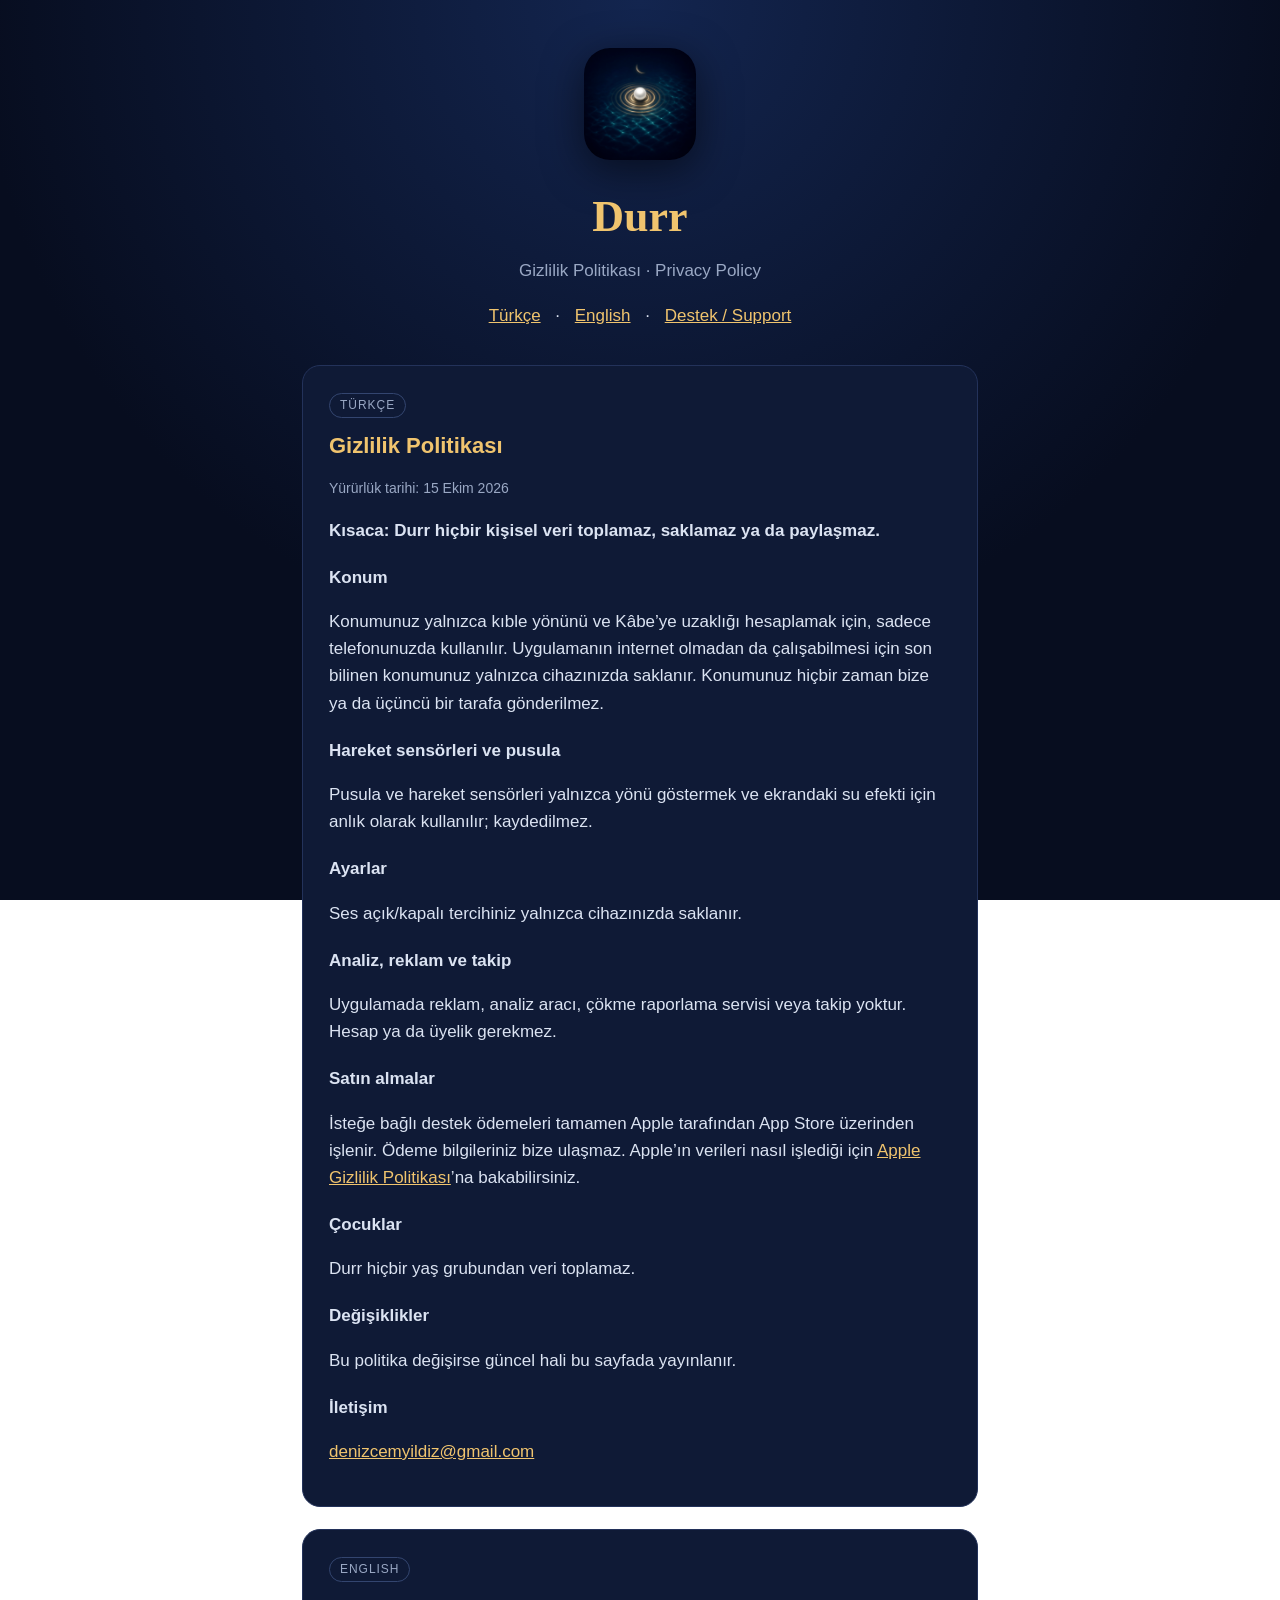
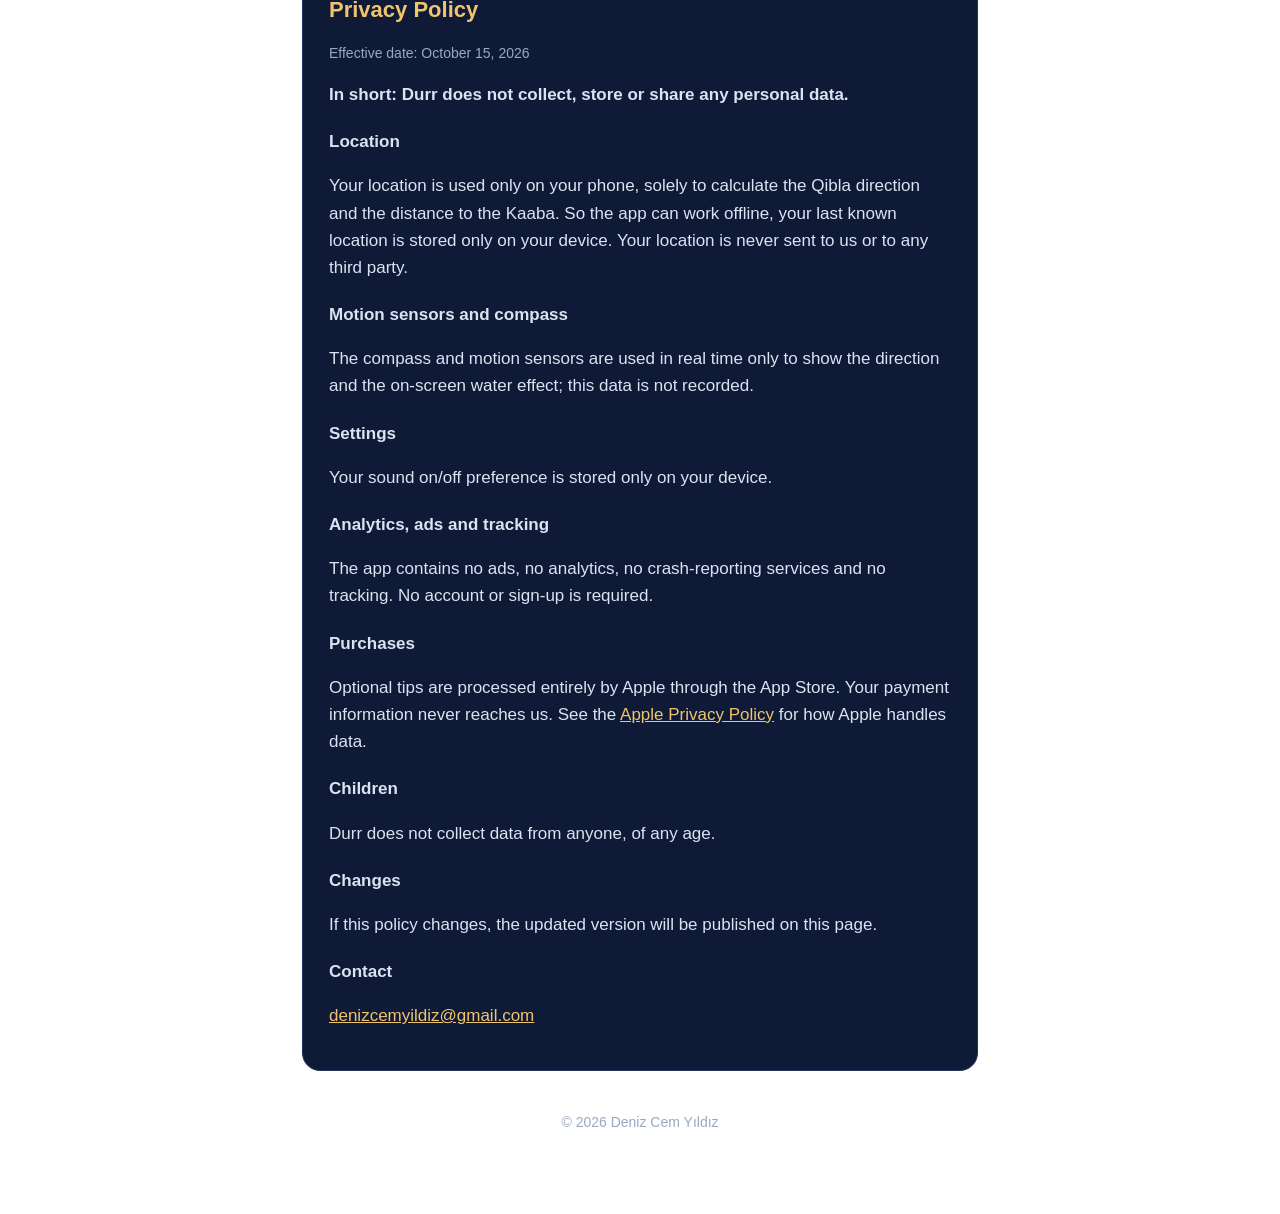
==== privacy.html @ 6fb781ce "Add files via upload" ====
<!doctype html>
<html lang="tr">
<head>
  <meta charset="utf-8">
  <meta name="viewport" content="width=device-width, initial-scale=1">
  <title>Durr – Gizlilik Politikası / Privacy Policy</title>
  <link rel="icon" href="logo.png">
  <link rel="stylesheet" href="style.css">
</head>
<body>
<main>
  <header>
    <img src="logo.png" alt="Durr">
    <h1>Durr</h1>
    <p>Gizlilik Politikası · Privacy Policy</p>
    <nav><a href="#tr">Türkçe</a> · <a href="#en">English</a> · <a href="index.html">Destek / Support</a></nav>
  </header>

  <section id="tr">
    <span class="lang">TÜRKÇE</span>
    <h2>Gizlilik Politikası</h2>
    <p class="muted">Yürürlük tarihi: 15 Ekim 2026</p>
    <p><strong>Kısaca: Durr hiçbir kişisel veri toplamaz, saklamaz ya da paylaşmaz.</strong></p>

    <h3>Konum</h3>
    <p>Konumunuz yalnızca kıble yönünü ve Kâbe’ye uzaklığı hesaplamak için, sadece telefonunuzda kullanılır. Uygulamanın internet olmadan da çalışabilmesi için son bilinen konumunuz yalnızca cihazınızda saklanır. Konumunuz hiçbir zaman bize ya da üçüncü bir tarafa gönderilmez.</p>

    <h3>Hareket sensörleri ve pusula</h3>
    <p>Pusula ve hareket sensörleri yalnızca yönü göstermek ve ekrandaki su efekti için anlık olarak kullanılır; kaydedilmez.</p>

    <h3>Ayarlar</h3>
    <p>Ses açık/kapalı tercihiniz yalnızca cihazınızda saklanır.</p>

    <h3>Analiz, reklam ve takip</h3>
    <p>Uygulamada reklam, analiz aracı, çökme raporlama servisi veya takip yoktur. Hesap ya da üyelik gerekmez.</p>

    <h3>Satın almalar</h3>
    <p>İsteğe bağlı destek ödemeleri tamamen Apple tarafından App Store üzerinden işlenir. Ödeme bilgileriniz bize ulaşmaz. Apple’ın verileri nasıl işlediği için <a href="https://www.apple.com/legal/privacy/">Apple Gizlilik Politikası</a>’na bakabilirsiniz.</p>

    <h3>Çocuklar</h3>
    <p>Durr hiçbir yaş grubundan veri toplamaz.</p>

    <h3>Değişiklikler</h3>
    <p>Bu politika değişirse güncel hali bu sayfada yayınlanır.</p>

    <h3>İletişim</h3>
    <p><a href="mailto:denizcemyildiz@gmail.com?subject=Durr%20Privacy">denizcemyildiz@gmail.com</a></p>
  </section>

  <section id="en">
    <span class="lang">ENGLISH</span>
    <h2>Privacy Policy</h2>
    <p class="muted">Effective date: October 15, 2026</p>
    <p><strong>In short: Durr does not collect, store or share any personal data.</strong></p>

    <h3>Location</h3>
    <p>Your location is used only on your phone, solely to calculate the Qibla direction and the distance to the Kaaba. So the app can work offline, your last known location is stored only on your device. Your location is never sent to us or to any third party.</p>

    <h3>Motion sensors and compass</h3>
    <p>The compass and motion sensors are used in real time only to show the direction and the on-screen water effect; this data is not recorded.</p>

    <h3>Settings</h3>
    <p>Your sound on/off preference is stored only on your device.</p>

    <h3>Analytics, ads and tracking</h3>
    <p>The app contains no ads, no analytics, no crash-reporting services and no tracking. No account or sign-up is required.</p>

    <h3>Purchases</h3>
    <p>Optional tips are processed entirely by Apple through the App Store. Your payment information never reaches us. See the <a href="https://www.apple.com/legal/privacy/">Apple Privacy Policy</a> for how Apple handles data.</p>

    <h3>Children</h3>
    <p>Durr does not collect data from anyone, of any age.</p>

    <h3>Changes</h3>
    <p>If this policy changes, the updated version will be published on this page.</p>

    <h3>Contact</h3>
    <p><a href="mailto:denizcemyildiz@gmail.com?subject=Durr%20Privacy">denizcemyildiz@gmail.com</a></p>
  </section>

  <footer>© 2026 Deniz Cem Yıldız</footer>
</main>
</body>
</html>
---- style.css ----
:root {
  --bg: #070d1f;
  --card: #0f1a36;
  --gold: #f0c46e;
  --text: #dbe3f2;
  --muted: #9aa8c4;
}

* { box-sizing: border-box; }

body {
  margin: 0;
  background: radial-gradient(circle at 50% 0%, #13254f 0%, var(--bg) 60%);
  background-attachment: fixed;
  color: var(--text);
  font: 17px/1.6 -apple-system, BlinkMacSystemFont, "Segoe UI", Roboto, sans-serif;
}

main {
  max-width: 720px;
  margin: 0 auto;
  padding: 48px 22px 80px;
}

header { text-align: center; margin-bottom: 36px; }
header img { width: 112px; height: 112px; border-radius: 26px; box-shadow: 0 10px 40px #0008; }
header h1 { font-family: "New York", Georgia, serif; color: var(--gold); font-size: 44px; margin: 14px 0 4px; }
header p { color: var(--muted); margin: 0; }

nav { text-align: center; margin: 18px 0 0; }
nav a { margin: 0 10px; }

a { color: var(--gold); }

section {
  background: var(--card);
  border: 1px solid #23325a;
  border-radius: 18px;
  padding: 24px 26px;
  margin: 22px 0;
}

h2 { color: var(--gold); font-size: 22px; margin: 0 0 12px; }
h3 { font-size: 17px; margin: 20px 0 4px; }
ul { padding-left: 20px; }
.muted { color: var(--muted); font-size: 14px; }
.lang { display: inline-block; font-size: 12px; letter-spacing: .08em; color: var(--muted); border: 1px solid #33456f; border-radius: 99px; padding: 2px 10px; margin-bottom: 10px; }
footer { text-align: center; color: var(--muted); font-size: 14px; margin-top: 40px; }
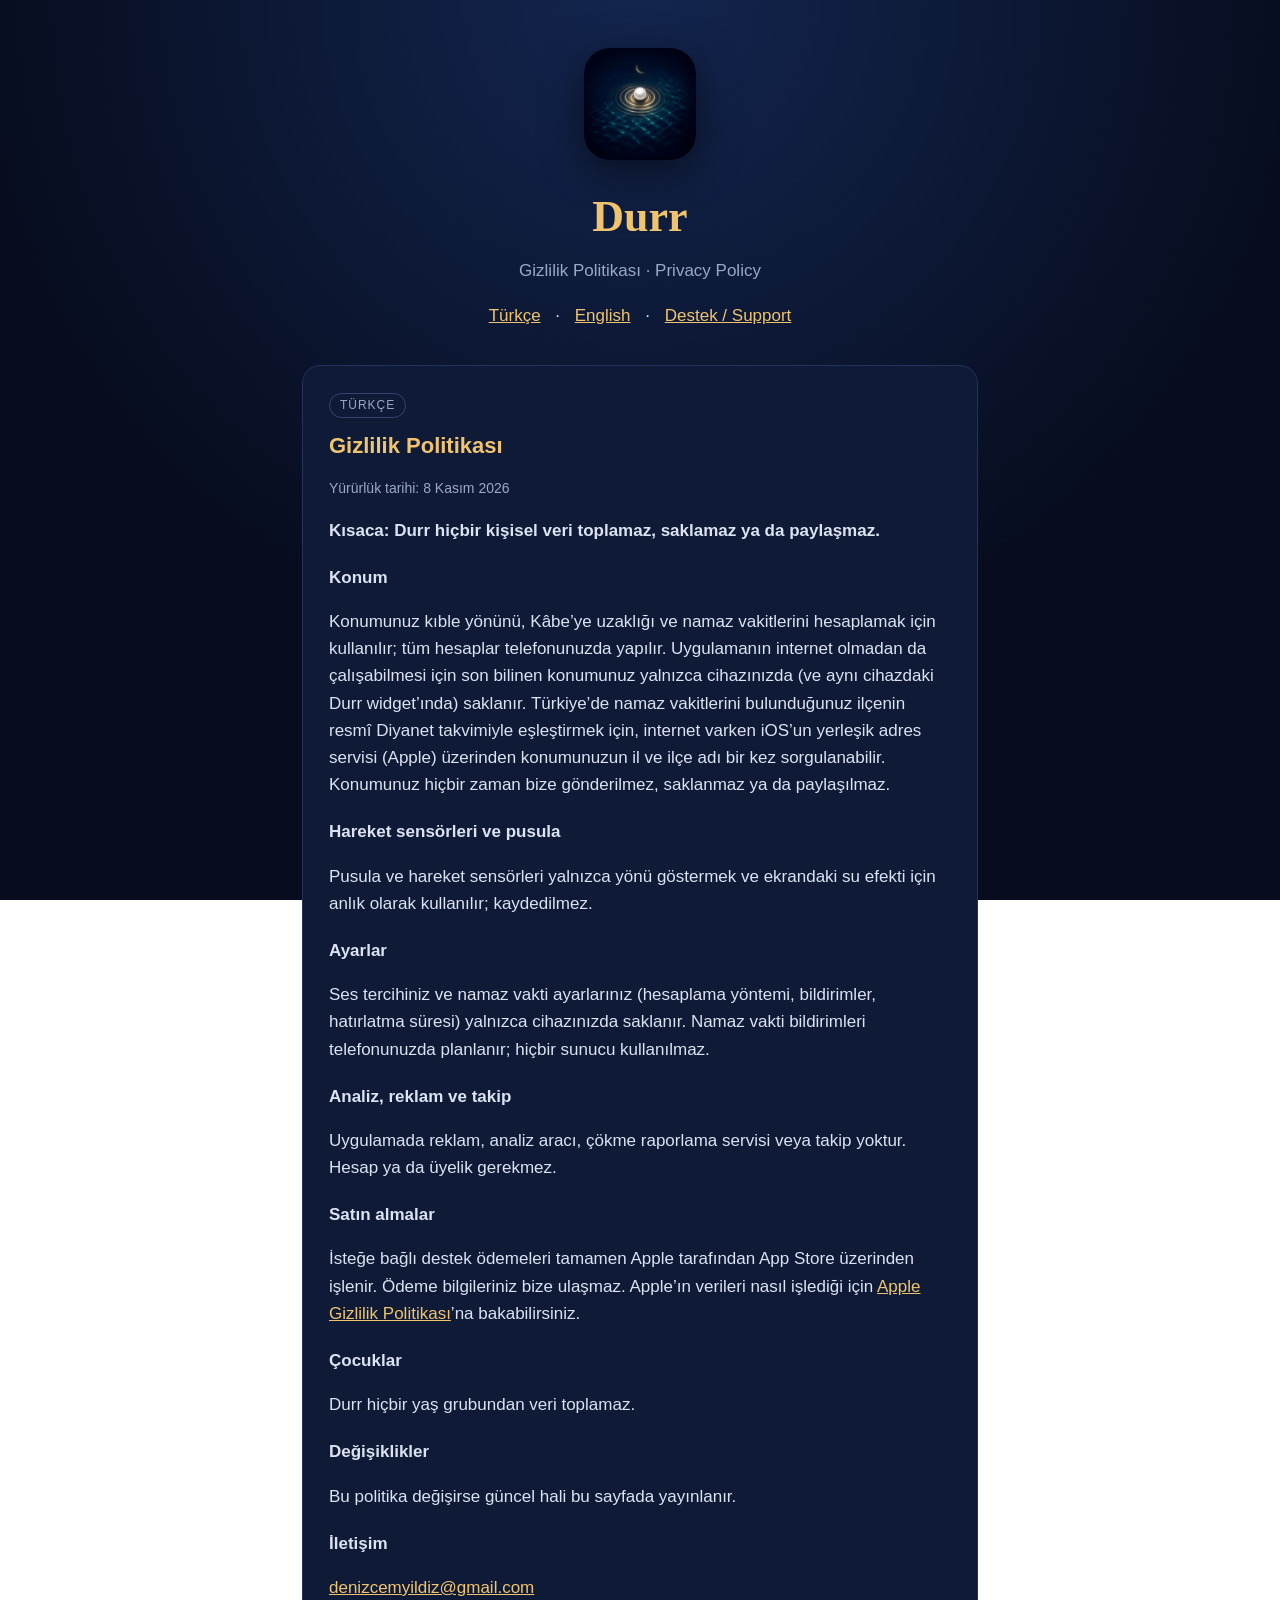
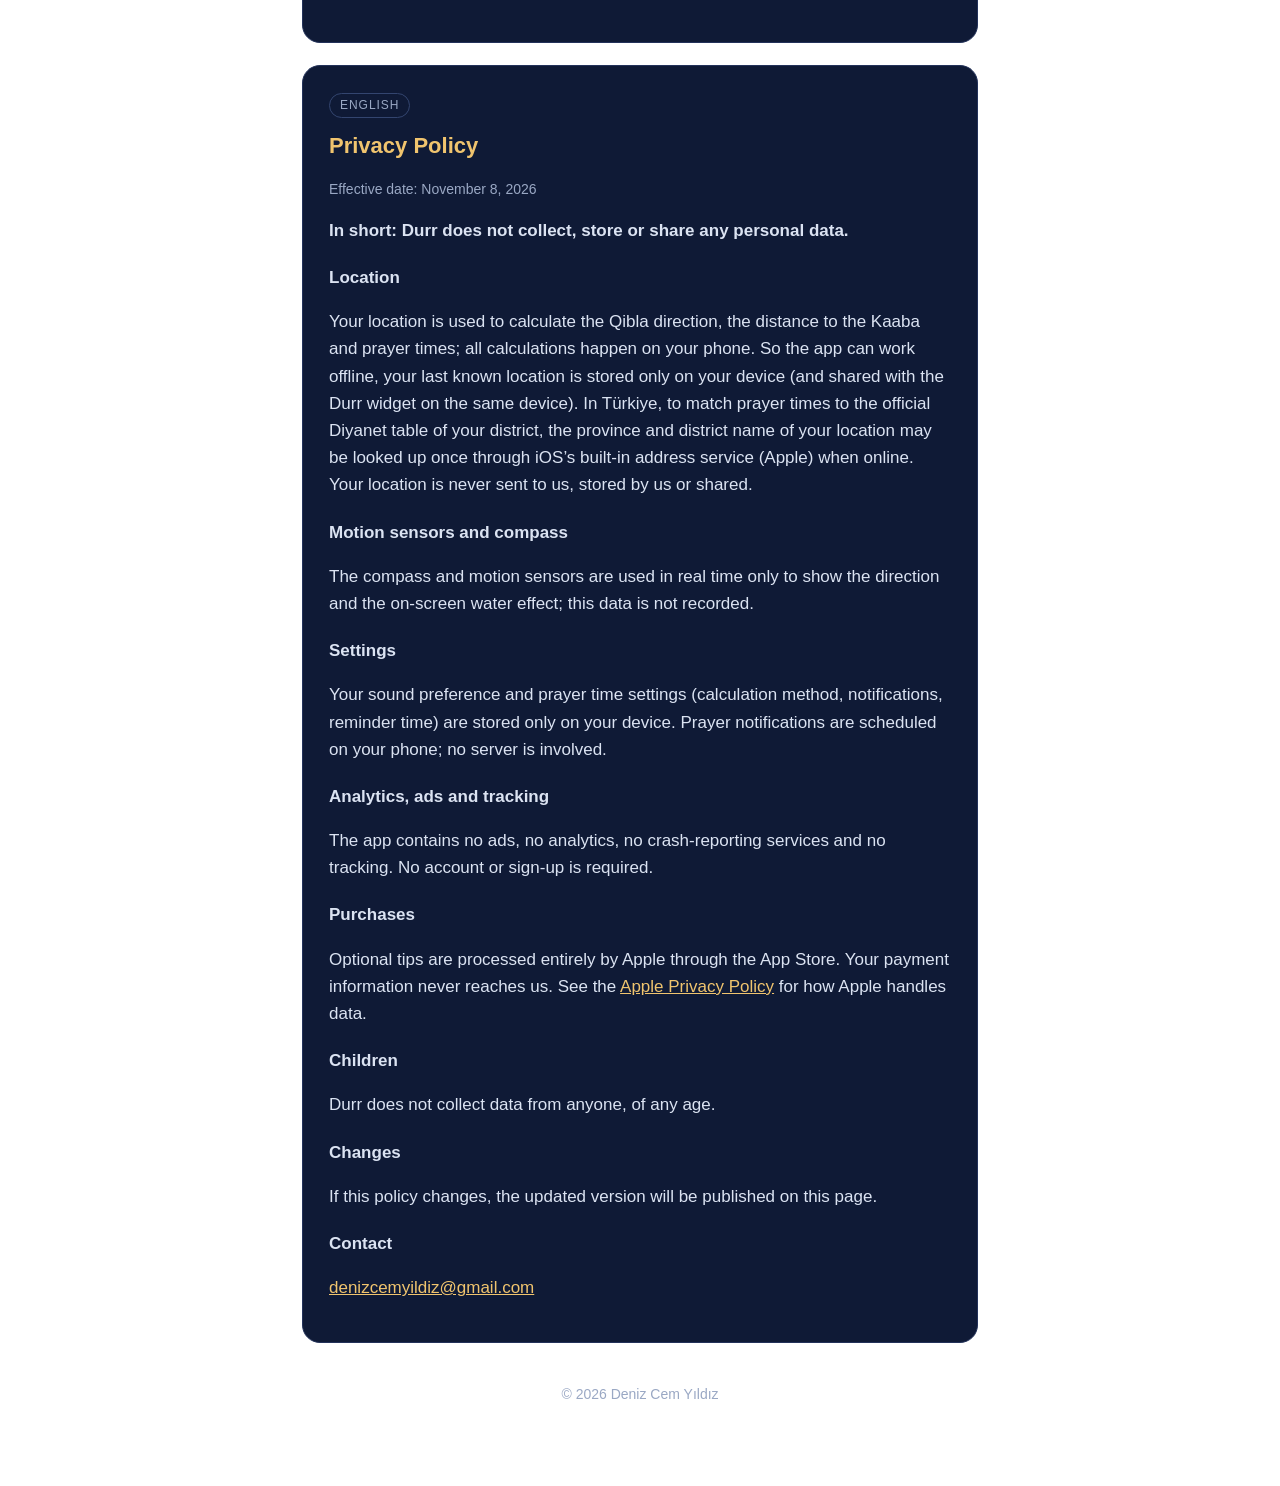
==== commit c6a0522e: "Gizlilik politikası: namaz vakitleri, widget ve bildirimler" ====
--- a/privacy.html
+++ b/privacy.html
@@ -19,17 +19,17 @@
   <section id="tr">
     <span class="lang">TÜRKÇE</span>
     <h2>Gizlilik Politikası</h2>
-    <p class="muted">Yürürlük tarihi: 15 Ekim 2026</p>
+    <p class="muted">Yürürlük tarihi: 8 Kasım 2026</p>
     <p><strong>Kısaca: Durr hiçbir kişisel veri toplamaz, saklamaz ya da paylaşmaz.</strong></p>
 
     <h3>Konum</h3>
-    <p>Konumunuz yalnızca kıble yönünü ve Kâbe’ye uzaklığı hesaplamak için, sadece telefonunuzda kullanılır. Uygulamanın internet olmadan da çalışabilmesi için son bilinen konumunuz yalnızca cihazınızda saklanır. Konumunuz hiçbir zaman bize ya da üçüncü bir tarafa gönderilmez.</p>
+    <p>Konumunuz kıble yönünü, Kâbe’ye uzaklığı ve namaz vakitlerini hesaplamak için kullanılır; tüm hesaplar telefonunuzda yapılır. Uygulamanın internet olmadan da çalışabilmesi için son bilinen konumunuz yalnızca cihazınızda (ve aynı cihazdaki Durr widget’ında) saklanır. Türkiye’de namaz vakitlerini bulunduğunuz ilçenin resmî Diyanet takvimiyle eşleştirmek için, internet varken iOS’un yerleşik adres servisi (Apple) üzerinden konumunuzun il ve ilçe adı bir kez sorgulanabilir. Konumunuz hiçbir zaman bize gönderilmez, saklanmaz ya da paylaşılmaz.</p>
 
     <h3>Hareket sensörleri ve pusula</h3>
     <p>Pusula ve hareket sensörleri yalnızca yönü göstermek ve ekrandaki su efekti için anlık olarak kullanılır; kaydedilmez.</p>
 
     <h3>Ayarlar</h3>
-    <p>Ses açık/kapalı tercihiniz yalnızca cihazınızda saklanır.</p>
+    <p>Ses tercihiniz ve namaz vakti ayarlarınız (hesaplama yöntemi, bildirimler, hatırlatma süresi) yalnızca cihazınızda saklanır. Namaz vakti bildirimleri telefonunuzda planlanır; hiçbir sunucu kullanılmaz.</p>
 
     <h3>Analiz, reklam ve takip</h3>
     <p>Uygulamada reklam, analiz aracı, çökme raporlama servisi veya takip yoktur. Hesap ya da üyelik gerekmez.</p>
@@ -50,17 +50,17 @@
   <section id="en">
     <span class="lang">ENGLISH</span>
     <h2>Privacy Policy</h2>
-    <p class="muted">Effective date: October 15, 2026</p>
+    <p class="muted">Effective date: November 8, 2026</p>
     <p><strong>In short: Durr does not collect, store or share any personal data.</strong></p>
 
     <h3>Location</h3>
-    <p>Your location is used only on your phone, solely to calculate the Qibla direction and the distance to the Kaaba. So the app can work offline, your last known location is stored only on your device. Your location is never sent to us or to any third party.</p>
+    <p>Your location is used to calculate the Qibla direction, the distance to the Kaaba and prayer times; all calculations happen on your phone. So the app can work offline, your last known location is stored only on your device (and shared with the Durr widget on the same device). In Türkiye, to match prayer times to the official Diyanet table of your district, the province and district name of your location may be looked up once through iOS’s built-in address service (Apple) when online. Your location is never sent to us, stored by us or shared.</p>
 
     <h3>Motion sensors and compass</h3>
     <p>The compass and motion sensors are used in real time only to show the direction and the on-screen water effect; this data is not recorded.</p>
 
     <h3>Settings</h3>
-    <p>Your sound on/off preference is stored only on your device.</p>
+    <p>Your sound preference and prayer time settings (calculation method, notifications, reminder time) are stored only on your device. Prayer notifications are scheduled on your phone; no server is involved.</p>
 
     <h3>Analytics, ads and tracking</h3>
     <p>The app contains no ads, no analytics, no crash-reporting services and no tracking. No account or sign-up is required.</p>
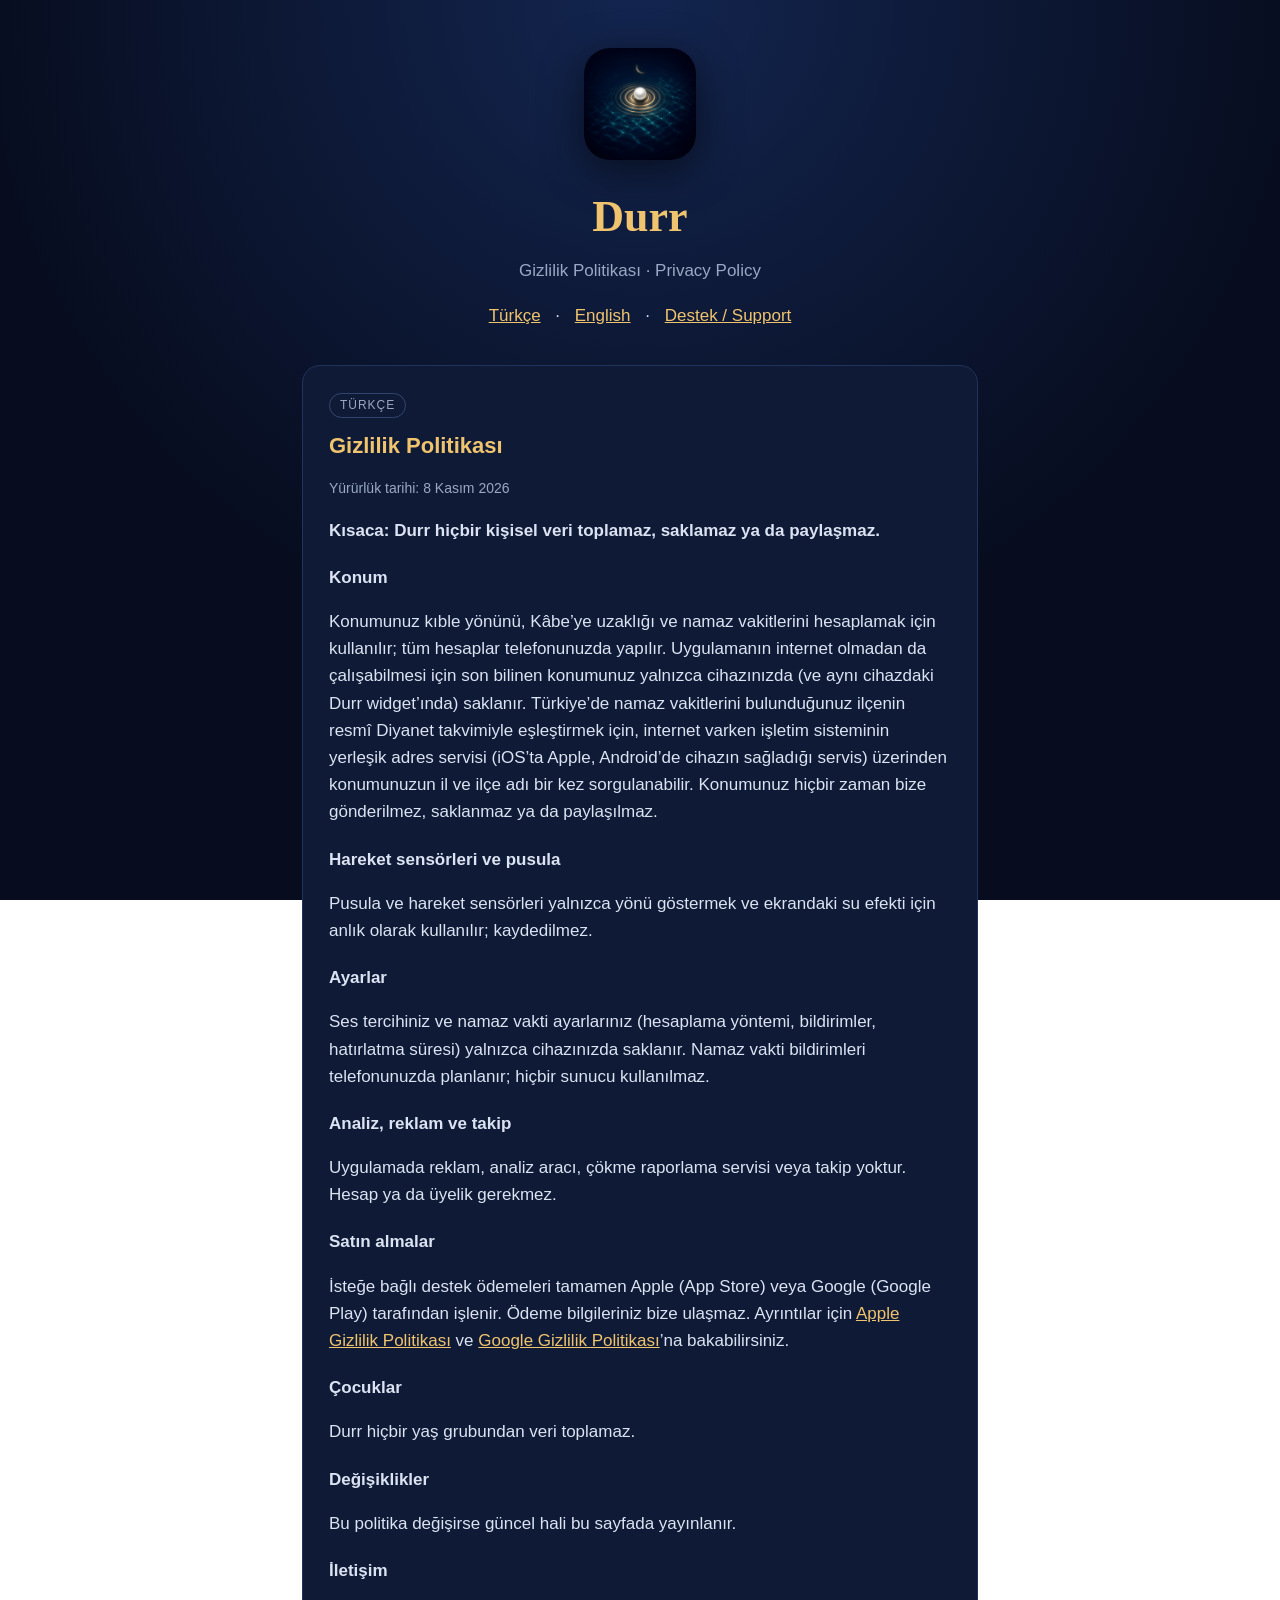
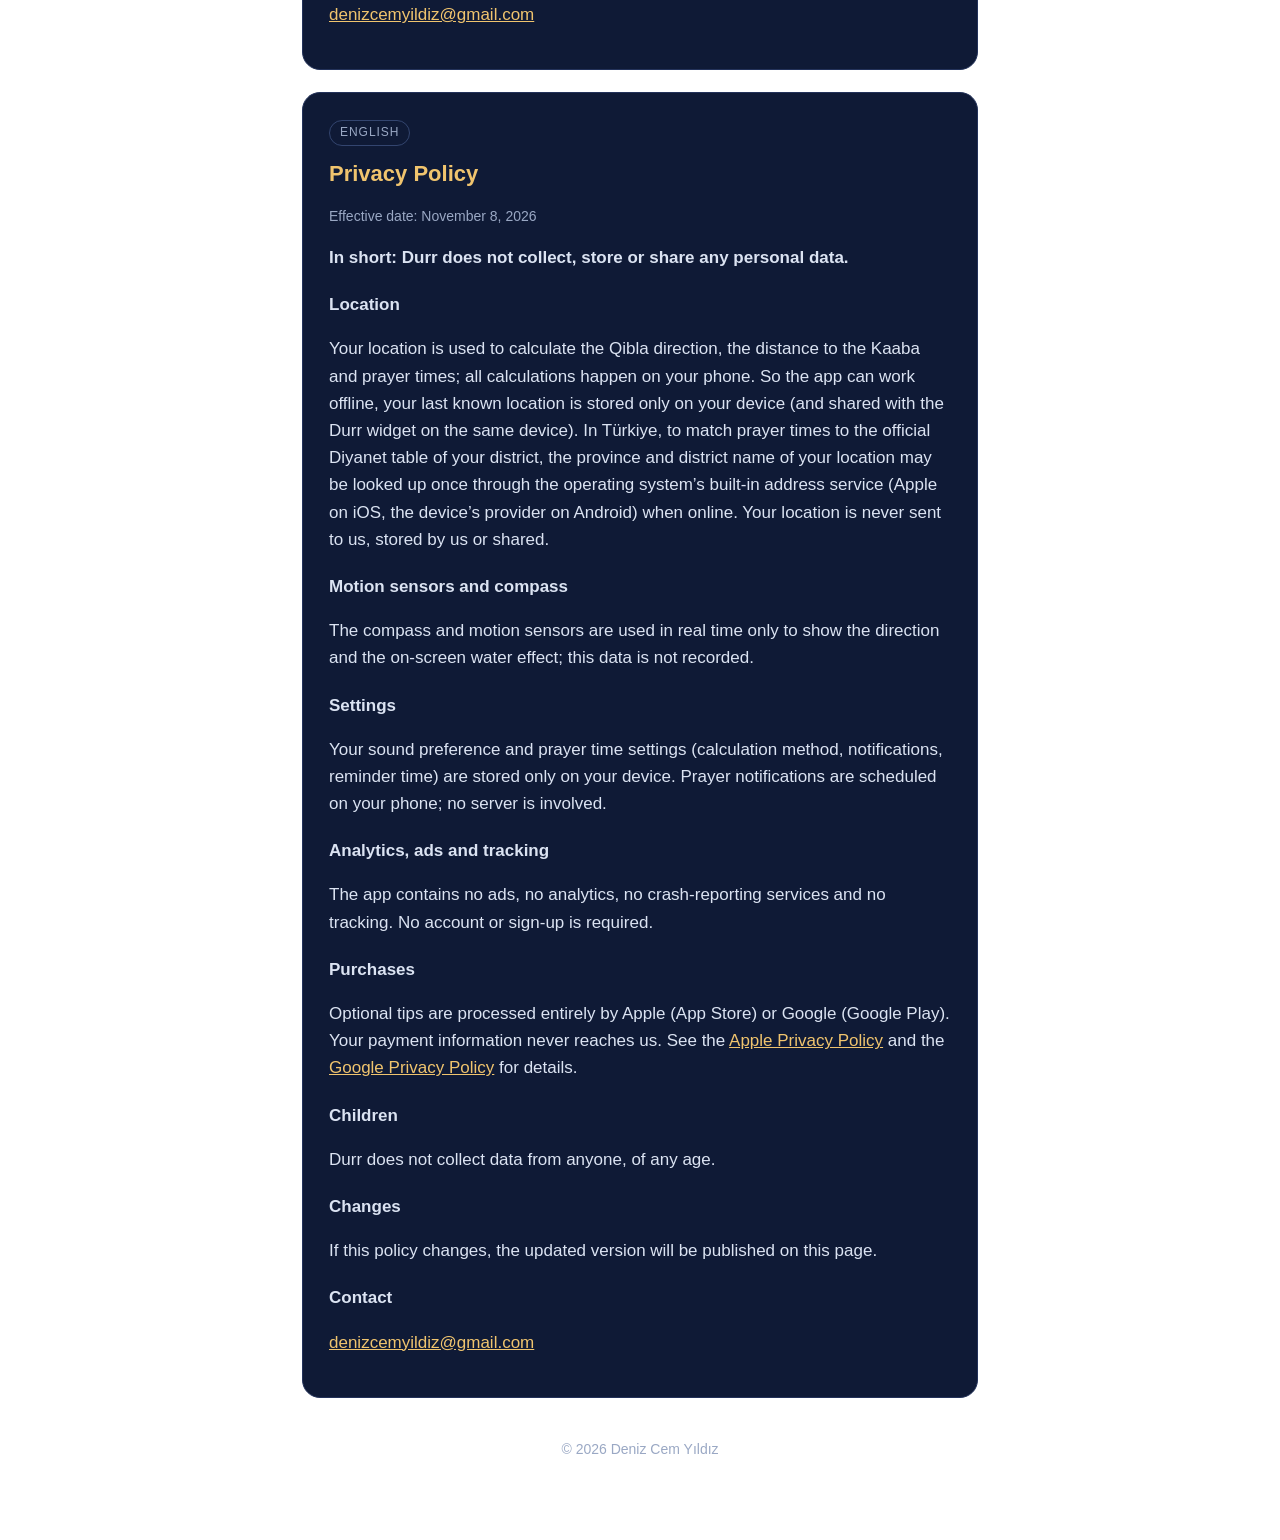
==== commit 8b17de42: "Add Android / Google Play to privacy and support pages Co-authored-by: Cursor <cursoragent@cursor.co" ====
--- a/privacy.html
+++ b/privacy.html
@@ -23,7 +23,7 @@
     <p><strong>Kısaca: Durr hiçbir kişisel veri toplamaz, saklamaz ya da paylaşmaz.</strong></p>
 
     <h3>Konum</h3>
-    <p>Konumunuz kıble yönünü, Kâbe’ye uzaklığı ve namaz vakitlerini hesaplamak için kullanılır; tüm hesaplar telefonunuzda yapılır. Uygulamanın internet olmadan da çalışabilmesi için son bilinen konumunuz yalnızca cihazınızda (ve aynı cihazdaki Durr widget’ında) saklanır. Türkiye’de namaz vakitlerini bulunduğunuz ilçenin resmî Diyanet takvimiyle eşleştirmek için, internet varken iOS’un yerleşik adres servisi (Apple) üzerinden konumunuzun il ve ilçe adı bir kez sorgulanabilir. Konumunuz hiçbir zaman bize gönderilmez, saklanmaz ya da paylaşılmaz.</p>
+    <p>Konumunuz kıble yönünü, Kâbe’ye uzaklığı ve namaz vakitlerini hesaplamak için kullanılır; tüm hesaplar telefonunuzda yapılır. Uygulamanın internet olmadan da çalışabilmesi için son bilinen konumunuz yalnızca cihazınızda (ve aynı cihazdaki Durr widget’ında) saklanır. Türkiye’de namaz vakitlerini bulunduğunuz ilçenin resmî Diyanet takvimiyle eşleştirmek için, internet varken işletim sisteminin yerleşik adres servisi (iOS’ta Apple, Android’de cihazın sağladığı servis) üzerinden konumunuzun il ve ilçe adı bir kez sorgulanabilir. Konumunuz hiçbir zaman bize gönderilmez, saklanmaz ya da paylaşılmaz.</p>
 
     <h3>Hareket sensörleri ve pusula</h3>
     <p>Pusula ve hareket sensörleri yalnızca yönü göstermek ve ekrandaki su efekti için anlık olarak kullanılır; kaydedilmez.</p>
@@ -35,7 +35,7 @@
     <p>Uygulamada reklam, analiz aracı, çökme raporlama servisi veya takip yoktur. Hesap ya da üyelik gerekmez.</p>
 
     <h3>Satın almalar</h3>
-    <p>İsteğe bağlı destek ödemeleri tamamen Apple tarafından App Store üzerinden işlenir. Ödeme bilgileriniz bize ulaşmaz. Apple’ın verileri nasıl işlediği için <a href="https://www.apple.com/legal/privacy/">Apple Gizlilik Politikası</a>’na bakabilirsiniz.</p>
+    <p>İsteğe bağlı destek ödemeleri tamamen Apple (App Store) veya Google (Google Play) tarafından işlenir. Ödeme bilgileriniz bize ulaşmaz. Ayrıntılar için <a href="https://www.apple.com/legal/privacy/">Apple Gizlilik Politikası</a> ve <a href="https://policies.google.com/privacy">Google Gizlilik Politikası</a>’na bakabilirsiniz.</p>
 
     <h3>Çocuklar</h3>
     <p>Durr hiçbir yaş grubundan veri toplamaz.</p>
@@ -54,7 +54,7 @@
     <p><strong>In short: Durr does not collect, store or share any personal data.</strong></p>
 
     <h3>Location</h3>
-    <p>Your location is used to calculate the Qibla direction, the distance to the Kaaba and prayer times; all calculations happen on your phone. So the app can work offline, your last known location is stored only on your device (and shared with the Durr widget on the same device). In Türkiye, to match prayer times to the official Diyanet table of your district, the province and district name of your location may be looked up once through iOS’s built-in address service (Apple) when online. Your location is never sent to us, stored by us or shared.</p>
+    <p>Your location is used to calculate the Qibla direction, the distance to the Kaaba and prayer times; all calculations happen on your phone. So the app can work offline, your last known location is stored only on your device (and shared with the Durr widget on the same device). In Türkiye, to match prayer times to the official Diyanet table of your district, the province and district name of your location may be looked up once through the operating system’s built-in address service (Apple on iOS, the device’s provider on Android) when online. Your location is never sent to us, stored by us or shared.</p>
 
     <h3>Motion sensors and compass</h3>
     <p>The compass and motion sensors are used in real time only to show the direction and the on-screen water effect; this data is not recorded.</p>
@@ -66,7 +66,7 @@
     <p>The app contains no ads, no analytics, no crash-reporting services and no tracking. No account or sign-up is required.</p>
 
     <h3>Purchases</h3>
-    <p>Optional tips are processed entirely by Apple through the App Store. Your payment information never reaches us. See the <a href="https://www.apple.com/legal/privacy/">Apple Privacy Policy</a> for how Apple handles data.</p>
+    <p>Optional tips are processed entirely by Apple (App Store) or Google (Google Play). Your payment information never reaches us. See the <a href="https://www.apple.com/legal/privacy/">Apple Privacy Policy</a> and the <a href="https://policies.google.com/privacy">Google Privacy Policy</a> for details.</p>
 
     <h3>Children</h3>
     <p>Durr does not collect data from anyone, of any age.</p>
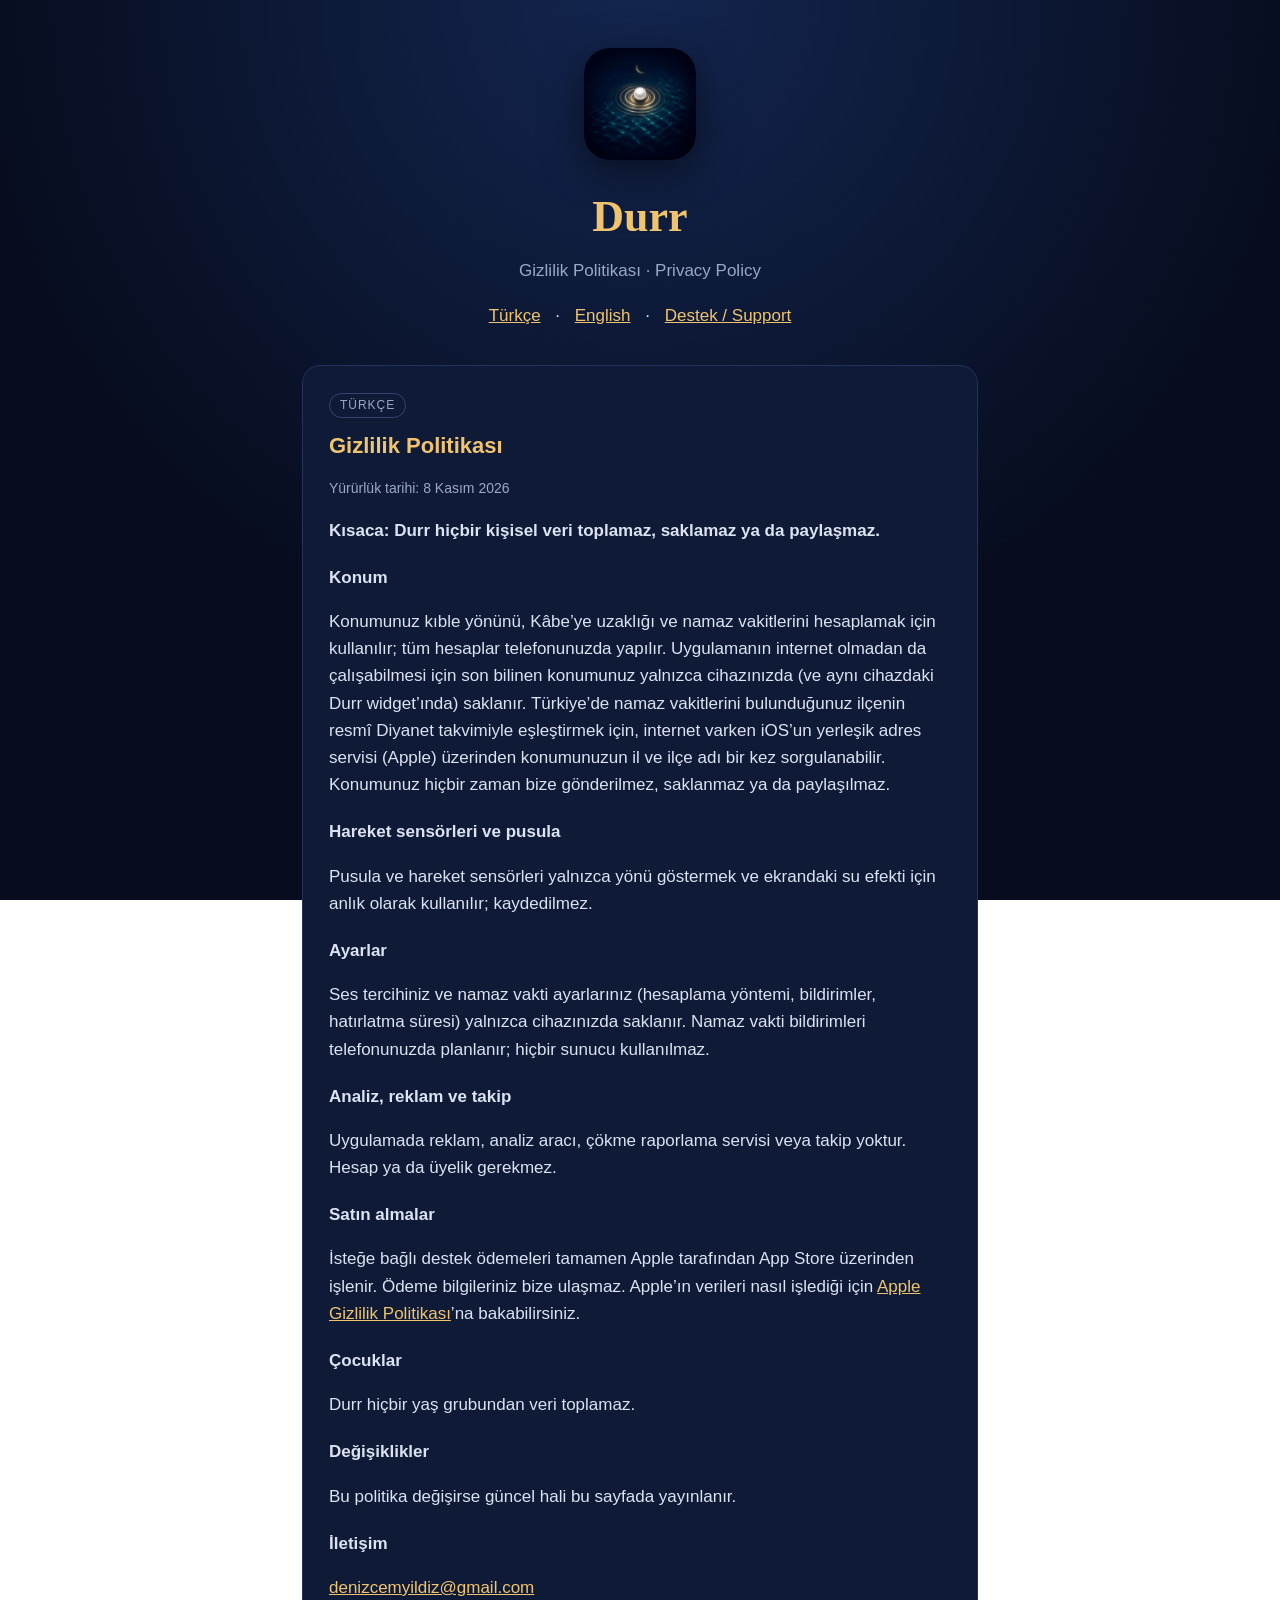
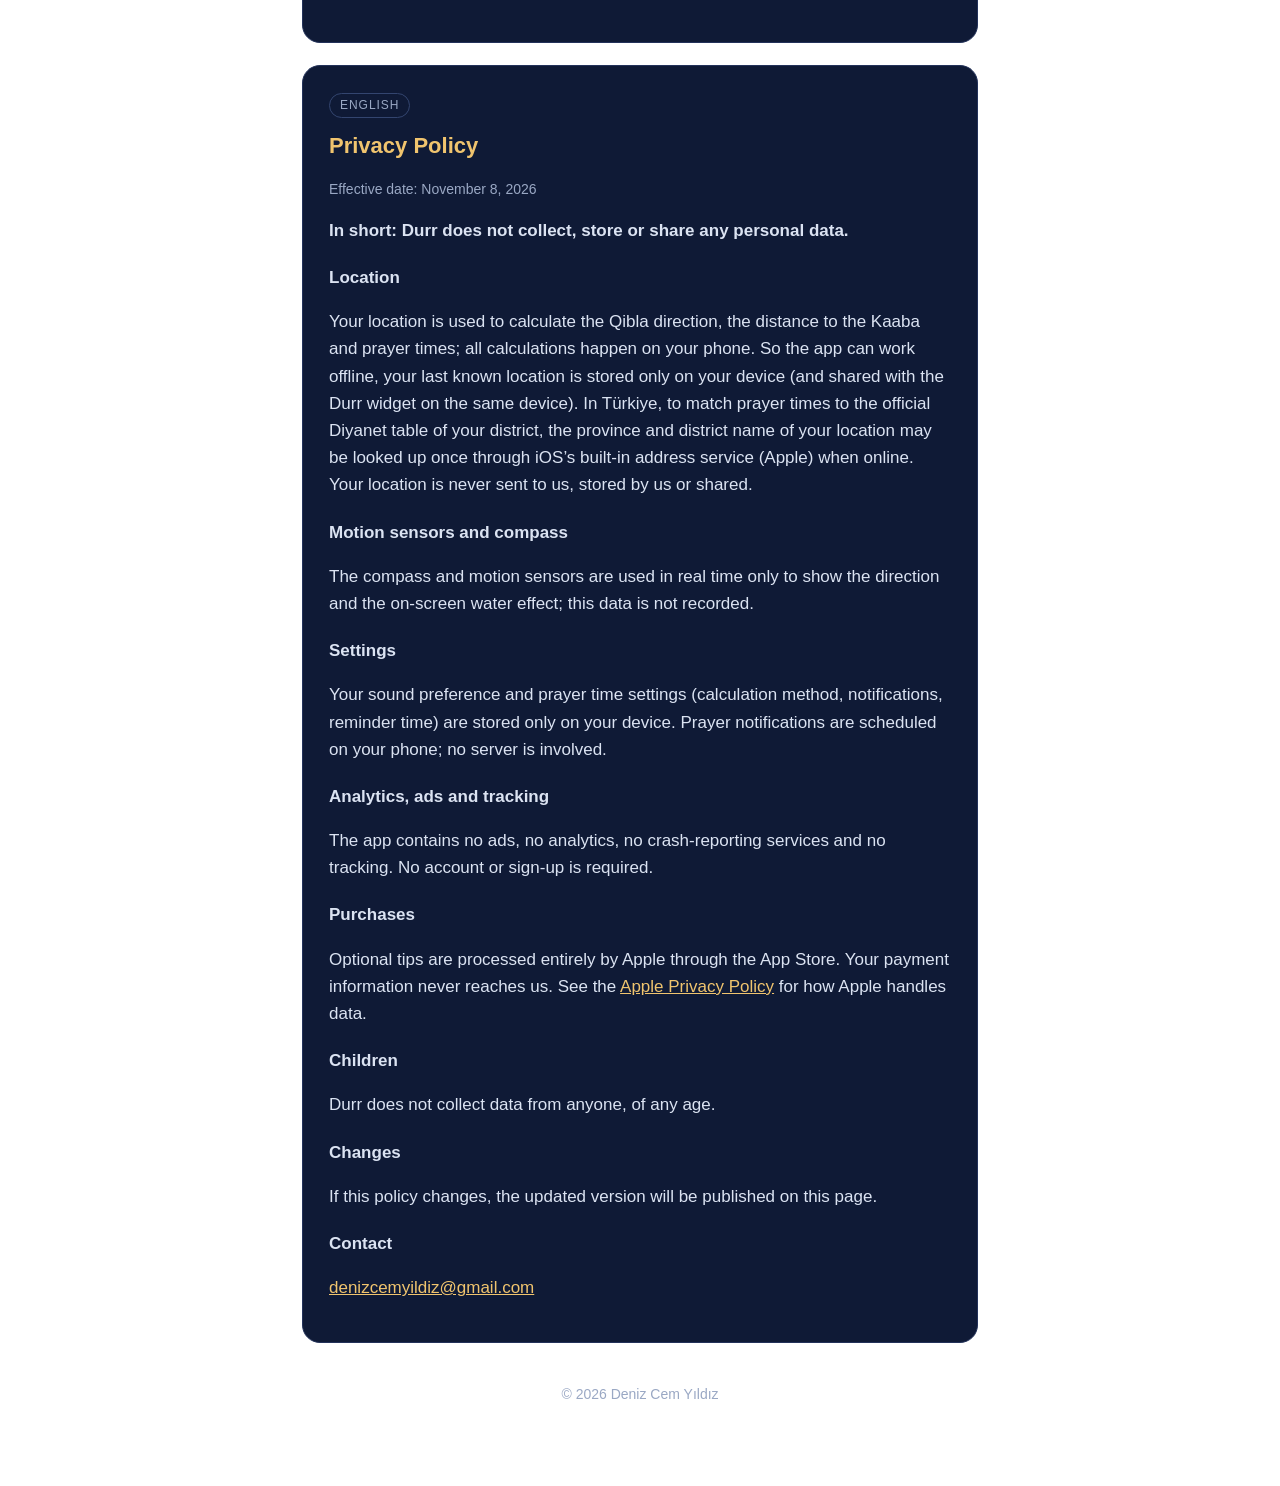
==== commit 2c18e873: "Revert "Add Android / Google Play to privacy and support pages" This reverts commit 8b17de4265e65776" ====
--- a/privacy.html
+++ b/privacy.html
@@ -23,7 +23,7 @@
     <p><strong>Kısaca: Durr hiçbir kişisel veri toplamaz, saklamaz ya da paylaşmaz.</strong></p>
 
     <h3>Konum</h3>
-    <p>Konumunuz kıble yönünü, Kâbe’ye uzaklığı ve namaz vakitlerini hesaplamak için kullanılır; tüm hesaplar telefonunuzda yapılır. Uygulamanın internet olmadan da çalışabilmesi için son bilinen konumunuz yalnızca cihazınızda (ve aynı cihazdaki Durr widget’ında) saklanır. Türkiye’de namaz vakitlerini bulunduğunuz ilçenin resmî Diyanet takvimiyle eşleştirmek için, internet varken işletim sisteminin yerleşik adres servisi (iOS’ta Apple, Android’de cihazın sağladığı servis) üzerinden konumunuzun il ve ilçe adı bir kez sorgulanabilir. Konumunuz hiçbir zaman bize gönderilmez, saklanmaz ya da paylaşılmaz.</p>
+    <p>Konumunuz kıble yönünü, Kâbe’ye uzaklığı ve namaz vakitlerini hesaplamak için kullanılır; tüm hesaplar telefonunuzda yapılır. Uygulamanın internet olmadan da çalışabilmesi için son bilinen konumunuz yalnızca cihazınızda (ve aynı cihazdaki Durr widget’ında) saklanır. Türkiye’de namaz vakitlerini bulunduğunuz ilçenin resmî Diyanet takvimiyle eşleştirmek için, internet varken iOS’un yerleşik adres servisi (Apple) üzerinden konumunuzun il ve ilçe adı bir kez sorgulanabilir. Konumunuz hiçbir zaman bize gönderilmez, saklanmaz ya da paylaşılmaz.</p>
 
     <h3>Hareket sensörleri ve pusula</h3>
     <p>Pusula ve hareket sensörleri yalnızca yönü göstermek ve ekrandaki su efekti için anlık olarak kullanılır; kaydedilmez.</p>
@@ -35,7 +35,7 @@
     <p>Uygulamada reklam, analiz aracı, çökme raporlama servisi veya takip yoktur. Hesap ya da üyelik gerekmez.</p>
 
     <h3>Satın almalar</h3>
-    <p>İsteğe bağlı destek ödemeleri tamamen Apple (App Store) veya Google (Google Play) tarafından işlenir. Ödeme bilgileriniz bize ulaşmaz. Ayrıntılar için <a href="https://www.apple.com/legal/privacy/">Apple Gizlilik Politikası</a> ve <a href="https://policies.google.com/privacy">Google Gizlilik Politikası</a>’na bakabilirsiniz.</p>
+    <p>İsteğe bağlı destek ödemeleri tamamen Apple tarafından App Store üzerinden işlenir. Ödeme bilgileriniz bize ulaşmaz. Apple’ın verileri nasıl işlediği için <a href="https://www.apple.com/legal/privacy/">Apple Gizlilik Politikası</a>’na bakabilirsiniz.</p>
 
     <h3>Çocuklar</h3>
     <p>Durr hiçbir yaş grubundan veri toplamaz.</p>
@@ -54,7 +54,7 @@
     <p><strong>In short: Durr does not collect, store or share any personal data.</strong></p>
 
     <h3>Location</h3>
-    <p>Your location is used to calculate the Qibla direction, the distance to the Kaaba and prayer times; all calculations happen on your phone. So the app can work offline, your last known location is stored only on your device (and shared with the Durr widget on the same device). In Türkiye, to match prayer times to the official Diyanet table of your district, the province and district name of your location may be looked up once through the operating system’s built-in address service (Apple on iOS, the device’s provider on Android) when online. Your location is never sent to us, stored by us or shared.</p>
+    <p>Your location is used to calculate the Qibla direction, the distance to the Kaaba and prayer times; all calculations happen on your phone. So the app can work offline, your last known location is stored only on your device (and shared with the Durr widget on the same device). In Türkiye, to match prayer times to the official Diyanet table of your district, the province and district name of your location may be looked up once through iOS’s built-in address service (Apple) when online. Your location is never sent to us, stored by us or shared.</p>
 
     <h3>Motion sensors and compass</h3>
     <p>The compass and motion sensors are used in real time only to show the direction and the on-screen water effect; this data is not recorded.</p>
@@ -66,7 +66,7 @@
     <p>The app contains no ads, no analytics, no crash-reporting services and no tracking. No account or sign-up is required.</p>
 
     <h3>Purchases</h3>
-    <p>Optional tips are processed entirely by Apple (App Store) or Google (Google Play). Your payment information never reaches us. See the <a href="https://www.apple.com/legal/privacy/">Apple Privacy Policy</a> and the <a href="https://policies.google.com/privacy">Google Privacy Policy</a> for details.</p>
+    <p>Optional tips are processed entirely by Apple through the App Store. Your payment information never reaches us. See the <a href="https://www.apple.com/legal/privacy/">Apple Privacy Policy</a> for how Apple handles data.</p>
 
     <h3>Children</h3>
     <p>Durr does not collect data from anyone, of any age.</p>
